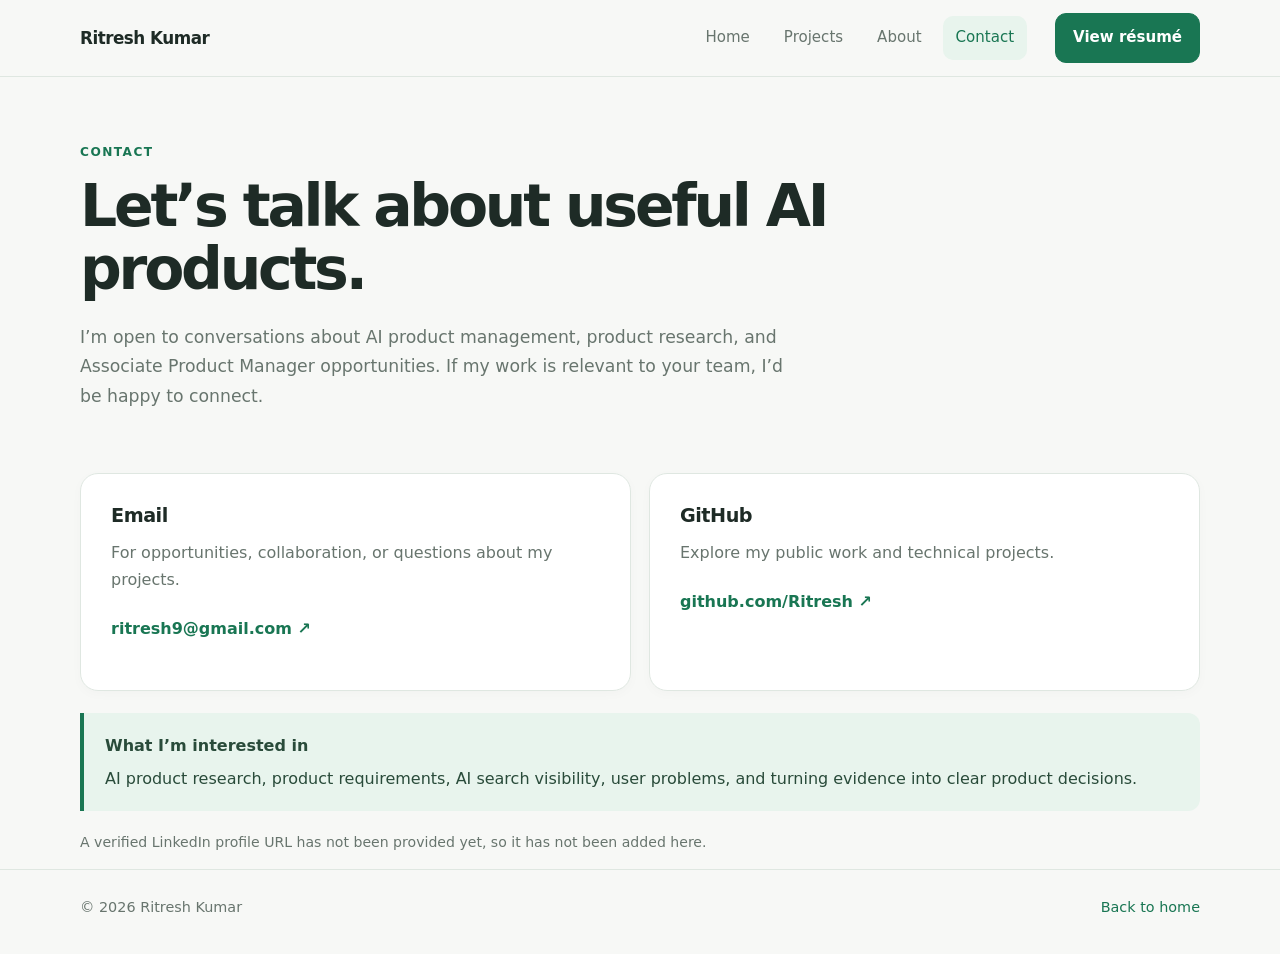
==== contact.html @ ffaddffd "Add files via upload upload all the files in my repo" ====
<!doctype html>
<html lang="en">
<head>
<meta charset="utf-8"><meta name="viewport" content="width=device-width,initial-scale=1">
<title>Contact Ritresh Kumar</title>
<meta name="description" content="Contact Ritresh Kumar about AI product management, product research and project opportunities.">
<link rel="stylesheet" href="styles.css">
</head>
<body>
<header class="topbar"><nav class="nav wrap"><a class="brand" href="index.html">Ritresh Kumar</a><button class="menu-toggle" aria-expanded="false" aria-label="Toggle navigation">Menu</button><div class="navlinks"><a href="index.html">Home</a><a href="projects.html">Projects</a><a href="about.html">About</a><a class="active" href="contact.html" aria-current="page">Contact</a></div><a class="button" href="resume.pdf" target="_blank" rel="noreferrer">View résumé</a></nav></header>
<main class="wrap">
<div class="page-hero"><div class="eyebrow">Contact</div><h1 class="page-title">Let’s talk about useful AI products.</h1><p style="max-width:720px;color:var(--muted)">I’m open to conversations about AI product management, product research, and Associate Product Manager opportunities. If my work is relevant to your team, I’d be happy to connect.</p></div>
<section style="padding-top:20px;border-top:0"><div class="about-grid">
<div class="simple-panel"><h3>Email</h3><p>For opportunities, collaboration, or questions about my projects.</p><p><a class="text-link" href="mailto:ritresh9@gmail.com">ritresh9@gmail.com <span aria-hidden="true">↗</span></a></p></div>
<div class="simple-panel"><h3>GitHub</h3><p>Explore my public work and technical projects.</p><p><a class="text-link" href="https://github.com/Ritresh" target="_blank" rel="noreferrer">github.com/Ritresh <span aria-hidden="true">↗</span></a></p></div>
</div><div class="callout" style="margin-top:22px"><strong>What I’m interested in</strong>AI product research, product requirements, AI search visibility, user problems, and turning evidence into clear product decisions.</div><p class="plain-note" style="margin-top:18px">A verified LinkedIn profile URL has not been provided yet, so it has not been added here.</p></section>
</main><footer><div class="wrap footer-row"><span>© 2026 Ritresh Kumar</span><a href="index.html">Back to home</a></div></footer><script src="script.js"></script></body></html>
---- styles.css ----
:root{--bg:#f7f8f6;--surface:#fff;--ink:#1e2b26;--muted:#68756e;--line:#dfe7e1;--accent:#197653;--accent-soft:#e8f4ed;--shadow:0 12px 32px rgba(24,55,39,.07);--radius:18px}*{box-sizing:border-box}html{scroll-behavior:smooth}body{margin:0;background:var(--bg);color:var(--ink);font:16px/1.7 Inter,ui-sans-serif,system-ui,-apple-system,"Segoe UI",sans-serif;-webkit-font-smoothing:antialiased}a{color:var(--accent);text-decoration:none}a:hover{text-decoration:underline}button,a{transition:color .22s ease,background .22s ease,border-color .22s ease,transform .22s ease,box-shadow .22s ease}a:focus-visible,button:focus-visible{outline:3px solid #86c5a5;outline-offset:3px}.wrap{width:min(1120px,calc(100% - 40px));margin-inline:auto}.topbar{position:sticky;top:0;z-index:20;background:rgba(247,248,246,.92);backdrop-filter:blur(14px);border-bottom:1px solid var(--line)}.nav{min-height:76px;display:flex;align-items:center;gap:28px}.brand{font-weight:800;color:var(--ink);font-size:1.05rem;letter-spacing:-.03em;margin-right:auto}.navlinks{display:flex;align-items:center;gap:8px}.navlinks a{color:var(--muted);padding:9px 13px;border-radius:10px;font-size:.94rem}.navlinks a:hover,.navlinks a.active{color:var(--accent);background:var(--accent-soft);text-decoration:none}.button{display:inline-flex;align-items:center;justify-content:center;gap:8px;padding:11px 17px;border:1px solid var(--accent);border-radius:11px;background:var(--accent);color:#fff;font-weight:700;font-size:.94rem;cursor:pointer}.button:hover{background:#125e41;color:#fff;transform:translateY(-1px);box-shadow:0 7px 18px rgba(25,118,83,.16);text-decoration:none}.button.secondary{background:transparent;color:var(--accent)}.button.secondary:hover{background:var(--accent-soft);box-shadow:none}.menu-toggle{display:none;border:1px solid var(--line);background:white;border-radius:9px;padding:8px 12px;color:var(--ink)}main{min-height:60vh}.hero{padding:90px 0 76px;display:grid;grid-template-columns:1.35fr .65fr;gap:52px;align-items:center}.eyebrow{text-transform:uppercase;letter-spacing:.12em;font-size:.76rem;font-weight:800;color:var(--accent);margin-bottom:12px}.hero h1,.page-title{font-size:clamp(2.4rem,6vw,4.6rem);letter-spacing:-.055em;line-height:1.08;margin:0 0 22px}.hero h1 span{color:var(--accent)}.hero p,.page-hero p{font-size:1.08rem;color:var(--muted);max-width:680px;margin:0 0 25px}.hero-actions,.actions{display:flex;gap:12px;flex-wrap:wrap;margin-top:25px}.hero-panel{background:var(--accent-soft);border:1px solid #d5e9dc;border-radius:24px;padding:28px;min-height:260px;display:flex;flex-direction:column;justify-content:space-between}.hero-panel .big-mark{font-size:4.5rem;font-weight:800;letter-spacing:-.08em;color:var(--accent);line-height:1}.hero-panel p{font-size:.98rem;color:#496557;margin:20px 0 0}.mini-tags,.skills{display:flex;flex-wrap:wrap;gap:9px}.mini-tags span,.skills span{display:inline-block;background:var(--surface);border:1px solid var(--line);padding:7px 11px;border-radius:999px;color:var(--muted);font-size:.85rem}.section{padding:62px 0;border-top:1px solid var(--line)}.section-head{display:flex;justify-content:space-between;gap:20px;align-items:end;margin-bottom:26px}.section-head h2,.section h2{font-size:clamp(1.65rem,3vw,2.25rem);line-height:1.2;letter-spacing:-.035em;margin:0}.section-head p{color:var(--muted);margin:8px 0 0;max-width:650px}.text-link{font-weight:750;white-space:nowrap}.cards{display:grid;grid-template-columns:repeat(3,minmax(0,1fr));gap:18px}.project-card,.simple-panel,.contact-card{background:var(--surface);border:1px solid var(--line);border-radius:var(--radius);padding:25px;box-shadow:0 3px 12px rgba(24,55,39,.025)}.project-card{display:flex;flex-direction:column;align-items:flex-start;min-height:265px;color:var(--ink)}.project-card:hover{transform:translateY(-4px);border-color:#a8cdb7;box-shadow:var(--shadow);text-decoration:none}.project-card .card-type{font-size:.77rem;font-weight:800;color:var(--accent);background:var(--accent-soft);border-radius:999px;padding:5px 10px;margin-bottom:18px}.project-card h3,.simple-panel h3{font-size:1.2rem;line-height:1.3;margin:0 0 10px;letter-spacing:-.025em}.project-card p,.simple-panel p,.contact-card p{color:var(--muted);margin:0 0 18px}.project-card .card-link{margin-top:auto;color:var(--accent);font-weight:750}.project-card .card-link span{display:inline-block;transition:transform .2s}.project-card:hover .card-link span{transform:translateX(4px)}.about-preview,.contact-preview{display:grid;grid-template-columns:1fr 1fr;gap:18px}.simple-panel{padding:30px}.simple-panel .text-link{display:inline-block;margin-top:4px}.page-hero{padding:65px 0 42px}.page-title{font-size:clamp(2.25rem,5vw,3.65rem);max-width:900px}.page-hero p{margin-bottom:0}.breadcrumbs{font-size:.9rem;color:var(--muted);margin-bottom:20px}.metadata{display:grid;grid-template-columns:repeat(3,minmax(0,1fr));gap:12px;margin-top:28px}.metadata>div{background:var(--surface);border:1px solid var(--line);border-radius:13px;padding:16px}.metadata small{display:block;color:var(--muted);margin-bottom:5px}.metadata strong{font-size:.95rem}.case-layout{display:grid;grid-template-columns:minmax(0,1fr) 235px;gap:42px;padding-bottom:70px}.case-main section{padding:28px 0;border-top:1px solid var(--line)}.case-main h2{font-size:1.55rem;letter-spacing:-.03em;line-height:1.25;margin:0 0 13px}.case-main h3{font-size:1.12rem;margin:23px 0 8px}.case-main p,.case-main li{color:#46534c}.case-main ul{padding-left:23px}.case-main li{padding:4px 0}.case-aside{align-self:start;position:sticky;top:100px;background:var(--surface);border:1px solid var(--line);border-radius:15px;padding:20px}.case-aside h3{margin:0 0 12px;font-size:1rem}.case-aside a{display:block;padding:6px 0;font-size:.91rem}.callout{background:var(--accent-soft);border-left:4px solid var(--accent);border-radius:0 12px 12px 0;padding:19px 21px;margin:20px 0;color:#294b3a}.callout strong{display:block;margin-bottom:5px}.plain-note{font-size:.88rem;color:var(--muted)}.about-grid{display:grid;grid-template-columns:1fr 1fr;gap:18px}.skills{padding-bottom:60px}.skills span{background:var(--surface)}.contact-grid{display:grid;grid-template-columns:1fr 1fr;gap:18px;padding-bottom:65px}.contact-card{display:flex;gap:15px;align-items:flex-start}.contact-card .contact-icon{width:44px;height:44px;flex:0 0 44px;border-radius:12px;background:var(--accent-soft);display:grid;place-items:center;color:var(--accent);font-weight:800}.contact-card h3{margin:0 0 5px}.contact-card p{margin:0 0 7px}footer{border-top:1px solid var(--line);padding:25px 0 35px;color:var(--muted);font-size:.9rem}.footer-row{display:flex;align-items:center;justify-content:space-between;gap:15px}.breadcrumbs a{color:var(--muted)}.page-enter{animation:pageEnter .42s ease both}.page-leave{opacity:0;transform:translateY(7px);transition:opacity .16s ease,transform .16s ease}@keyframes pageEnter{from{opacity:0;transform:translateY(9px)}to{opacity:1;transform:translateY(0)}}@media(max-width:800px){.nav{gap:12px;min-height:68px}.nav>.button{display:none}.menu-toggle{display:block}.navlinks{display:none;position:absolute;left:20px;right:20px;top:64px;background:var(--surface);border:1px solid var(--line);border-radius:14px;padding:10px;box-shadow:var(--shadow);flex-direction:column;align-items:stretch}.navlinks.open{display:flex}.navlinks a{padding:12px}.hero{grid-template-columns:1fr;gap:28px;padding:58px 0}.hero-panel{min-height:200px}.cards{grid-template-columns:1fr 1fr}.case-layout{grid-template-columns:1fr}.case-aside{position:static;order:-1}.metadata{grid-template-columns:1fr 1fr}}@media(max-width:560px){.wrap{width:min(100% - 28px,1120px)}.hero{padding:48px 0}.hero h1{font-size:2.65rem}.section{padding:45px 0}.section-head{align-items:flex-start;flex-direction:column}.cards,.about-preview,.contact-preview,.about-grid,.contact-grid{grid-template-columns:1fr}.project-card{min-height:0}.page-hero{padding:45px 0 30px}.metadata{grid-template-columns:1fr}.case-layout{gap:20px}.footer-row{align-items:flex-start;flex-direction:column}}@media(prefers-reduced-motion:reduce){*,*::before,*::after{scroll-behavior:auto!important;animation-duration:.01ms!important;transition-duration:.01ms!important}}
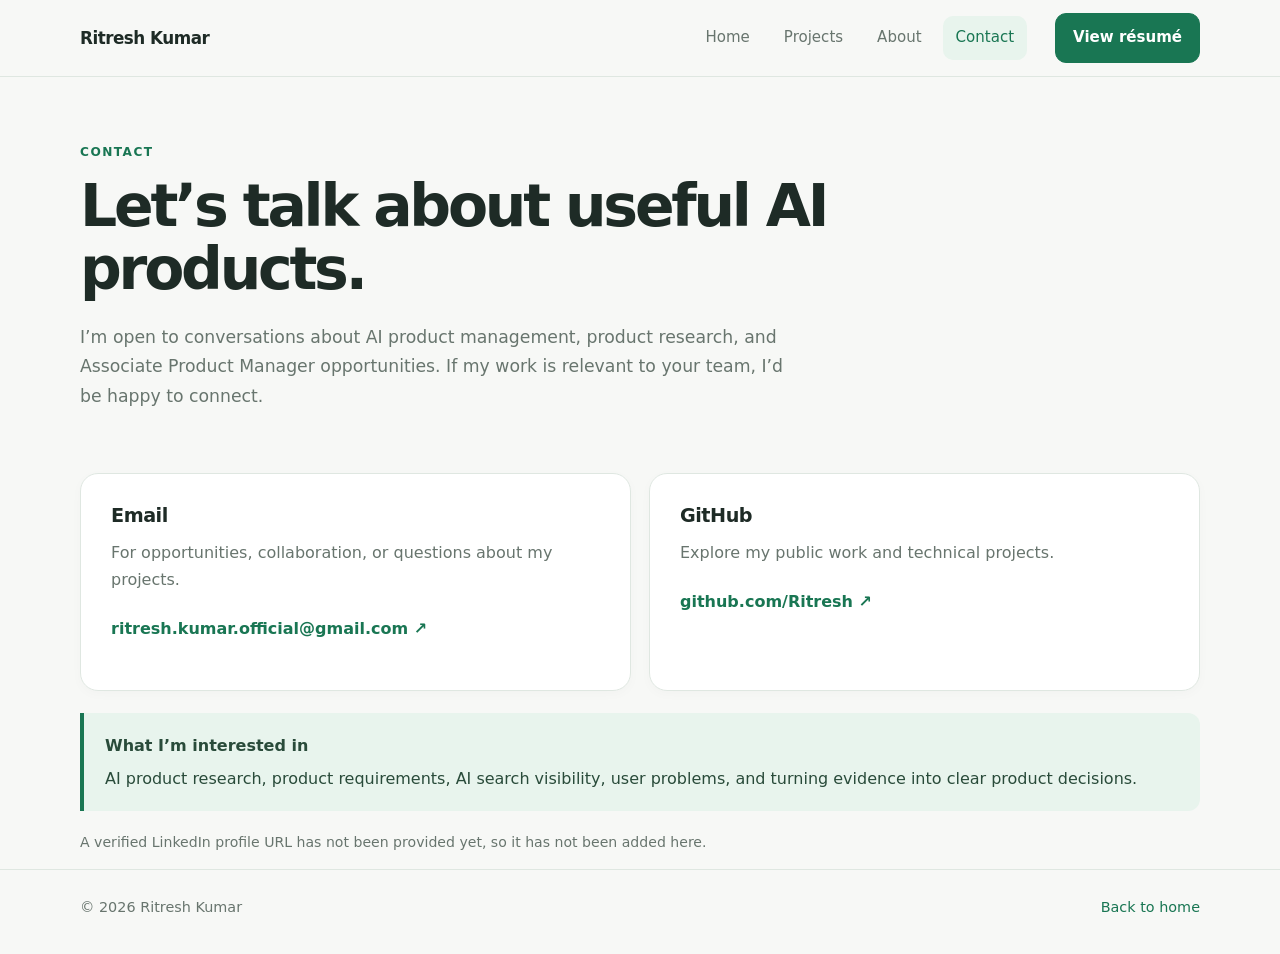
==== commit 727a7fe6: "change the email" ====
--- a/contact.html
+++ b/contact.html
@@ -11,7 +11,7 @@
 <main class="wrap">
 <div class="page-hero"><div class="eyebrow">Contact</div><h1 class="page-title">Let’s talk about useful AI products.</h1><p style="max-width:720px;color:var(--muted)">I’m open to conversations about AI product management, product research, and Associate Product Manager opportunities. If my work is relevant to your team, I’d be happy to connect.</p></div>
 <section style="padding-top:20px;border-top:0"><div class="about-grid">
-<div class="simple-panel"><h3>Email</h3><p>For opportunities, collaboration, or questions about my projects.</p><p><a class="text-link" href="mailto:ritresh9@gmail.com">ritresh9@gmail.com <span aria-hidden="true">↗</span></a></p></div>
+<div class="simple-panel"><h3>Email</h3><p>For opportunities, collaboration, or questions about my projects.</p><p><a class="text-link" href="mailto:ritresh.kumar.official@gmail.com">ritresh.kumar.official@gmail.com <span aria-hidden="true">↗</span></a></p></div>
 <div class="simple-panel"><h3>GitHub</h3><p>Explore my public work and technical projects.</p><p><a class="text-link" href="https://github.com/Ritresh" target="_blank" rel="noreferrer">github.com/Ritresh <span aria-hidden="true">↗</span></a></p></div>
 </div><div class="callout" style="margin-top:22px"><strong>What I’m interested in</strong>AI product research, product requirements, AI search visibility, user problems, and turning evidence into clear product decisions.</div><p class="plain-note" style="margin-top:18px">A verified LinkedIn profile URL has not been provided yet, so it has not been added here.</p></section>
-</main><footer><div class="wrap footer-row"><span>© 2026 Ritresh Kumar</span><a href="index.html">Back to home</a></div></footer><script src="script.js"></script></body></html>+</main><footer><div class="wrap footer-row"><span>© 2026 Ritresh Kumar</span><a href="index.html">Back to home</a></div></footer><script src="script.js"></script></body></html>
